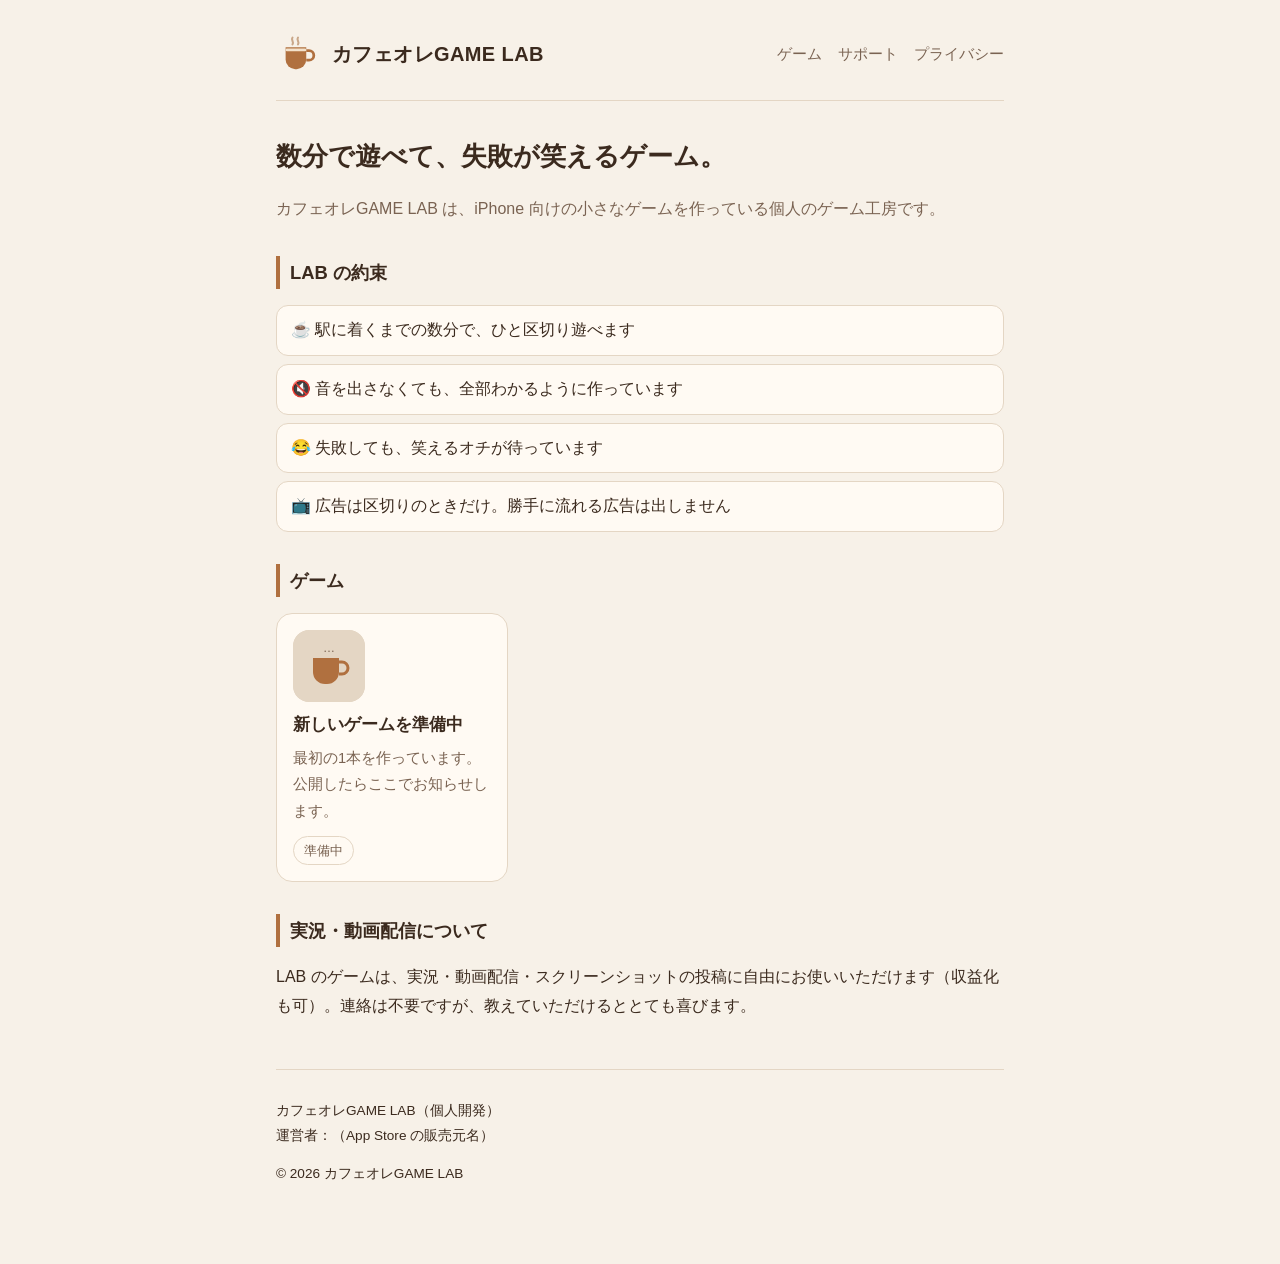
==== index.html @ a2b03b7c "カフェオレGAME LAB のサイトを作成（トップ・プライバシーポリシー・サポート・app-ads.txt の下書き） Co-Authored-By: Claude Opus 5.5 <noreply" ====
<!doctype html>
<html lang="ja">
<head>
<meta charset="utf-8">
<meta name="viewport" content="width=device-width,initial-scale=1">
<title>カフェオレGAME LAB</title>
<link rel="stylesheet" href="./style.css">
</head>
<body>
<div class="wrap">
<header>
  <a href="./" style="display:flex;align-items:center;gap:12px"><svg class="logo" viewBox="0 0 64 64" aria-hidden="true"><path d="M14 22h30v18a14 14 0 0 1-14 14h-2A14 14 0 0 1 14 40z" fill="#b0703f"/><path d="M44 27h4a7 7 0 0 1 0 14h-4" fill="none" stroke="#b0703f" stroke-width="4"/><path d="M16 26h26" stroke="#f3e2cc" stroke-width="4" stroke-linecap="round"/><path d="M24 8c-3 4 3 6 0 10M32 8c-3 4 3 6 0 10" fill="none" stroke="#c9a789" stroke-width="3" stroke-linecap="round"/></svg><span class="brand">カフェオレGAME LAB</span></a>
  <nav><a href="./#games">ゲーム</a><a href="./support/">サポート</a><a href="./privacy/">プライバシー</a></nav>
</header>
<main>
<h1>数分で遊べて、失敗が笑えるゲーム。</h1>
<p class="lead">カフェオレGAME LAB は、iPhone 向けの小さなゲームを作っている個人のゲーム工房です。</p>

<h2>LAB の約束</h2>
<ul class="promise">
  <li>☕ 駅に着くまでの数分で、ひと区切り遊べます</li>
  <li>🔇 音を出さなくても、全部わかるように作っています</li>
  <li>😂 失敗しても、笑えるオチが待っています</li>
  <li>📺 広告は区切りのときだけ。勝手に流れる広告は出しません</li>
</ul>

<h2 id="games">ゲーム</h2>
<!-- ゲームを出したら、カードを1枚ずつ足す。App Store の URL は「https://apps.apple.com/jp/app/id数字」 -->
<div class="games">
  <div class="game">
    <img src="images/coming-soon.svg" alt="">
    <h3>新しいゲームを準備中</h3>
    <p>最初の1本を作っています。公開したらここでお知らせします。</p>
    <span class="badge">準備中</span>
  </div>
  <!-- 例：
  <div class="game">
    <img src="images/james.png" alt="ジェームズ危機一髪のアイコン">
    <h3>ジェームズ危機一髪</h3>
    <p>ひとことの紹介文。</p>
    <a class="store" href="https://apps.apple.com/jp/app/id0000000000">App Store で見る</a>
  </div>
  -->
</div>

<h2>実況・動画配信について</h2>
<!-- TODO: この方針でよいか確認する（ノート32：実況・切り抜きは知ってもらう道） -->
<p>LAB のゲームは、実況・動画配信・スクリーンショットの投稿に自由にお使いいただけます（収益化も可）。連絡は不要ですが、教えていただけるととても喜びます。</p>
</main>
<footer>
  <p>カフェオレGAME LAB（個人開発）<br>運営者：<!-- TODO: App Store の販売元名（本名）を入れる -->（App Store の販売元名）</p>
  <p>© 2026 カフェオレGAME LAB</p>
</footer>
</div>
</body>
</html>
---- style.css ----
:root{--bg:#f7f1e8;--card:#fffaf3;--ink:#3b2a1e;--sub:#7a6352;--accent:#b0703f;--line:#e4d6c4}
@media (prefers-color-scheme:dark){:root{--bg:#1e1712;--card:#2a211a;--ink:#f1e6d8;--sub:#c2ab95;--accent:#e0a26e;--line:#3d3027}}
*{box-sizing:border-box}
body{margin:0;background:var(--bg);color:var(--ink);font-family:-apple-system,BlinkMacSystemFont,"Hiragino Sans","Noto Sans JP",sans-serif;line-height:1.8}
.wrap{max-width:760px;margin:0 auto;padding:24px 16px 64px}
header{display:flex;align-items:center;gap:12px;padding:8px 0 24px;border-bottom:1px solid var(--line)}
header a{color:inherit;text-decoration:none}
.logo{width:44px;height:44px;flex:none}
.brand{font-weight:700;font-size:1.25rem;letter-spacing:.02em}
nav{margin-left:auto;display:flex;gap:16px;font-size:.95rem}
nav a{color:var(--sub)}
h1{font-size:1.6rem;margin:32px 0 8px}
h2{font-size:1.15rem;margin:32px 0 8px;padding-left:10px;border-left:4px solid var(--accent)}
p,li{color:var(--ink)}
.lead{color:var(--sub)}
a{color:var(--accent)}
.games{display:grid;gap:16px;margin-top:16px;grid-template-columns:repeat(auto-fill,minmax(220px,1fr))}
.game{background:var(--card);border:1px solid var(--line);border-radius:16px;padding:16px}
.game img{width:72px;height:72px;border-radius:16px;display:block;margin-bottom:8px;background:var(--line)}
.game h3{margin:0 0 4px;font-size:1.05rem}
.game p{margin:0 0 12px;font-size:.92rem;color:var(--sub)}
.badge{display:inline-block;font-size:.8rem;padding:2px 10px;border-radius:999px;border:1px solid var(--line);color:var(--sub)}
.store{display:inline-block;font-size:.9rem;padding:6px 14px;border-radius:999px;background:var(--ink);color:var(--bg);text-decoration:none}
.promise{display:grid;gap:8px;padding:0;list-style:none}
.promise li{background:var(--card);border:1px solid var(--line);border-radius:12px;padding:10px 14px}
table{border-collapse:collapse;width:100%;font-size:.92rem}
th,td{border:1px solid var(--line);padding:8px;text-align:left;vertical-align:top}
th{background:var(--card)}
footer{margin-top:48px;padding-top:16px;border-top:1px solid var(--line);font-size:.85rem;color:var(--sub)}
@media (max-width:520px){header{flex-wrap:wrap}nav{margin-left:0;width:100%}}
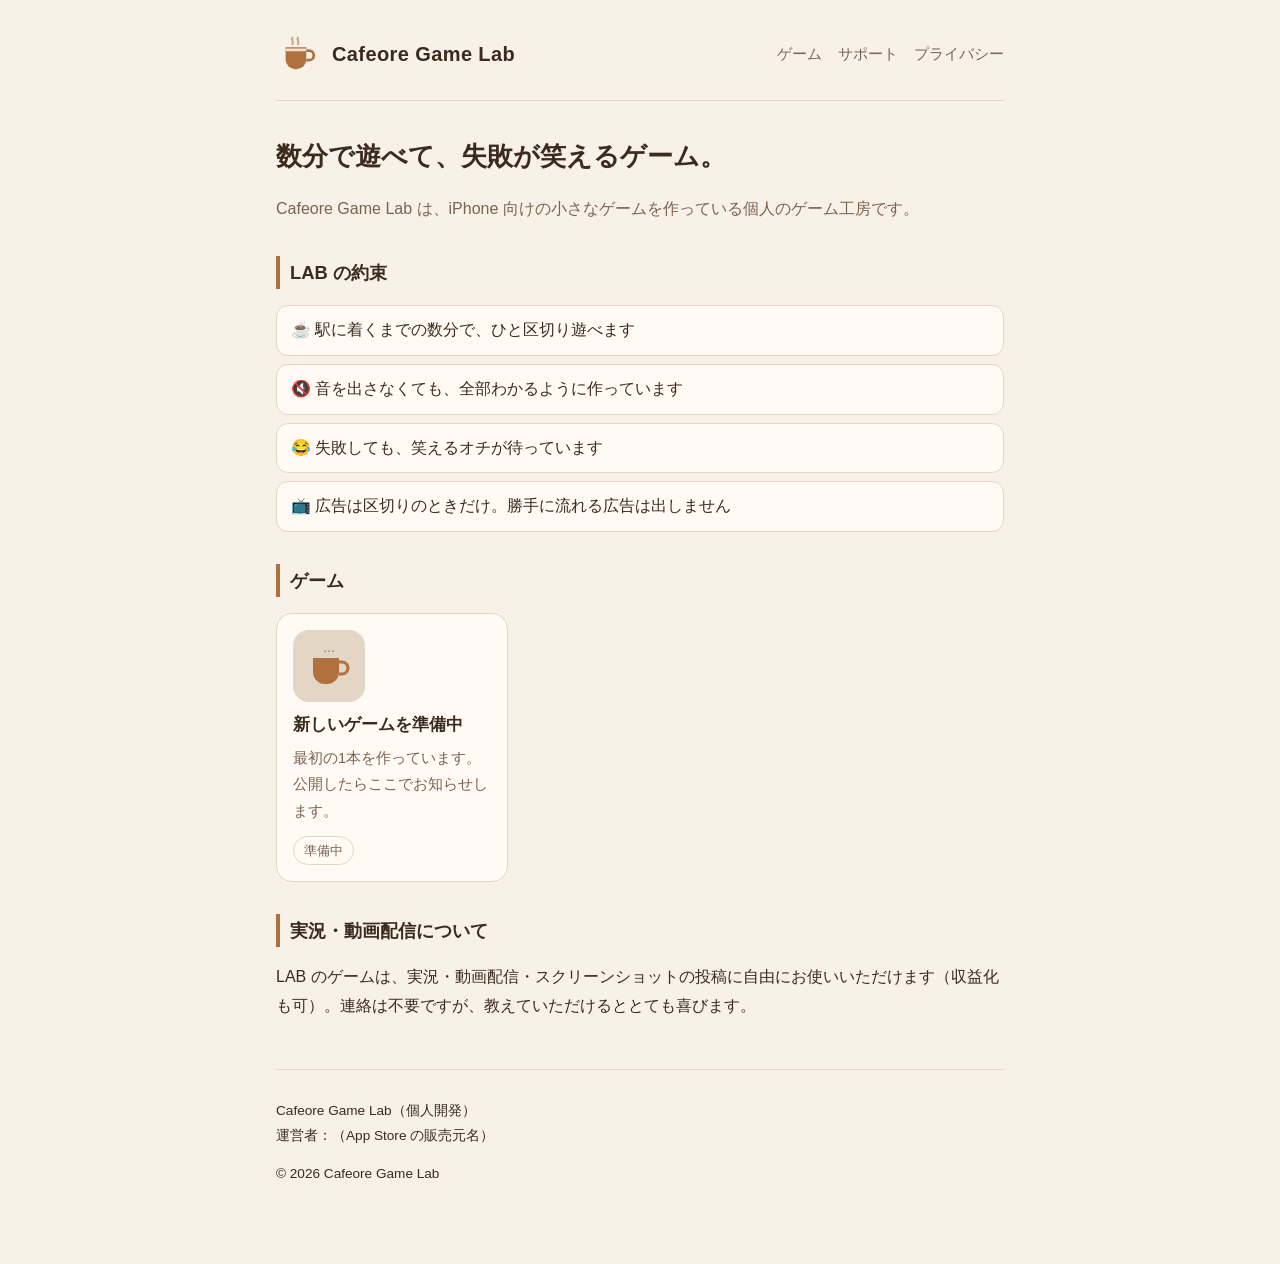
==== commit ecc5a09b: "屋号の表記を「Cafeore Game Lab」に統一（画面・タイトル・フッター） 開業届・D-U-N-S・Google Play で名前を完全に一致させるため。  Co-Authored-By: C" ====
--- a/index.html
+++ b/index.html
@@ -3,18 +3,18 @@
 <head>
 <meta charset="utf-8">
 <meta name="viewport" content="width=device-width,initial-scale=1">
-<title>カフェオレGAME LAB</title>
+<title>Cafeore Game Lab</title>
 <link rel="stylesheet" href="./style.css">
 </head>
 <body>
 <div class="wrap">
 <header>
-  <a href="./" style="display:flex;align-items:center;gap:12px"><svg class="logo" viewBox="0 0 64 64" aria-hidden="true"><path d="M14 22h30v18a14 14 0 0 1-14 14h-2A14 14 0 0 1 14 40z" fill="#b0703f"/><path d="M44 27h4a7 7 0 0 1 0 14h-4" fill="none" stroke="#b0703f" stroke-width="4"/><path d="M16 26h26" stroke="#f3e2cc" stroke-width="4" stroke-linecap="round"/><path d="M24 8c-3 4 3 6 0 10M32 8c-3 4 3 6 0 10" fill="none" stroke="#c9a789" stroke-width="3" stroke-linecap="round"/></svg><span class="brand">カフェオレGAME LAB</span></a>
+  <a href="./" style="display:flex;align-items:center;gap:12px"><svg class="logo" viewBox="0 0 64 64" aria-hidden="true"><path d="M14 22h30v18a14 14 0 0 1-14 14h-2A14 14 0 0 1 14 40z" fill="#b0703f"/><path d="M44 27h4a7 7 0 0 1 0 14h-4" fill="none" stroke="#b0703f" stroke-width="4"/><path d="M16 26h26" stroke="#f3e2cc" stroke-width="4" stroke-linecap="round"/><path d="M24 8c-3 4 3 6 0 10M32 8c-3 4 3 6 0 10" fill="none" stroke="#c9a789" stroke-width="3" stroke-linecap="round"/></svg><span class="brand">Cafeore Game Lab</span></a>
   <nav><a href="./#games">ゲーム</a><a href="./support/">サポート</a><a href="./privacy/">プライバシー</a></nav>
 </header>
 <main>
 <h1>数分で遊べて、失敗が笑えるゲーム。</h1>
-<p class="lead">カフェオレGAME LAB は、iPhone 向けの小さなゲームを作っている個人のゲーム工房です。</p>
+<p class="lead">Cafeore Game Lab は、iPhone 向けの小さなゲームを作っている個人のゲーム工房です。</p>
 
 <h2>LAB の約束</h2>
 <ul class="promise">
@@ -48,8 +48,8 @@
 <p>LAB のゲームは、実況・動画配信・スクリーンショットの投稿に自由にお使いいただけます（収益化も可）。連絡は不要ですが、教えていただけるととても喜びます。</p>
 </main>
 <footer>
-  <p>カフェオレGAME LAB（個人開発）<br>運営者：<!-- TODO: App Store の販売元名（本名）を入れる -->（App Store の販売元名）</p>
-  <p>© 2026 カフェオレGAME LAB</p>
+  <p>Cafeore Game Lab（個人開発）<br>運営者：<!-- TODO: App Store の販売元名（本名）を入れる -->（App Store の販売元名）</p>
+  <p>© 2026 Cafeore Game Lab</p>
 </footer>
 </div>
 </body>
--- a/style.css
+++ b/style.css
@@ -28,3 +28,4 @@
 th{background:var(--card)}
 footer{margin-top:48px;padding-top:16px;border-top:1px solid var(--line);font-size:.85rem;color:var(--sub)}
 @media (max-width:520px){header{flex-wrap:wrap}nav{margin-left:0;width:100%}}
+.copy{margin-left:8px;font:inherit;font-size:.85rem;padding:2px 12px;border-radius:999px;border:1px solid var(--line);background:var(--card);color:var(--ink);cursor:pointer}
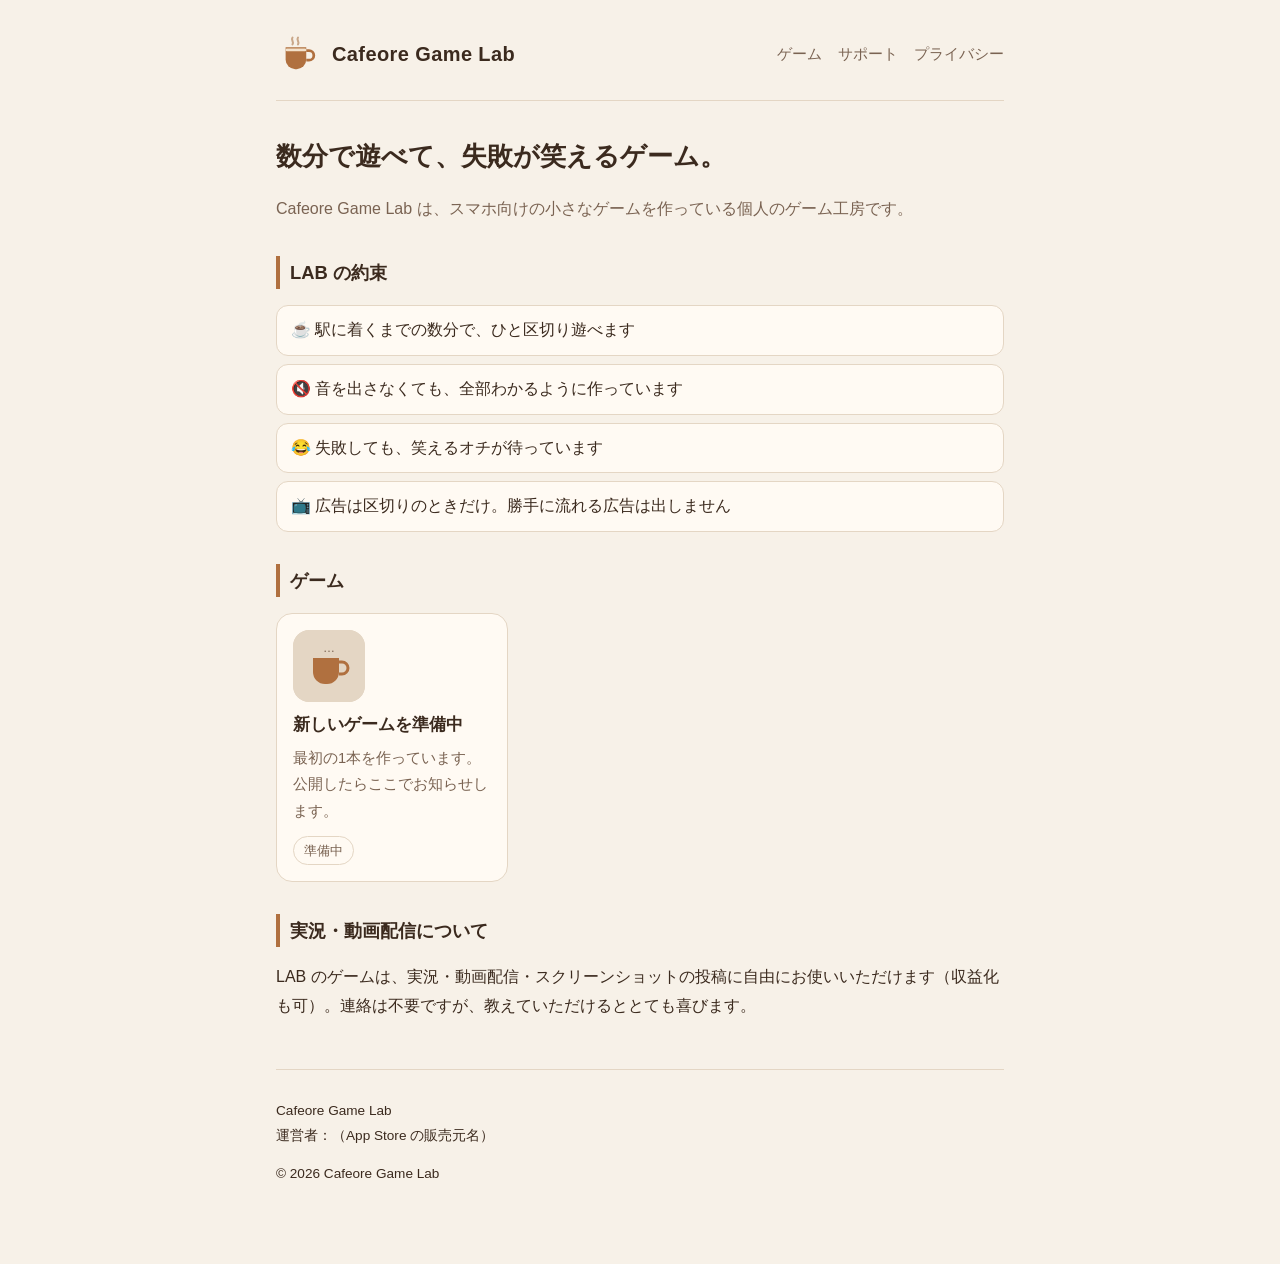
==== commit 3f95f0a8: "トップの紹介を「スマホ向け」に、フッターの「（個人開発）」を削除 Android 版も出す準備中のため。個人事業主として出すため。  Co-Authored-By: Claude Opus 5.5 <" ====
--- a/index.html
+++ b/index.html
@@ -14,7 +14,7 @@
 </header>
 <main>
 <h1>数分で遊べて、失敗が笑えるゲーム。</h1>
-<p class="lead">Cafeore Game Lab は、iPhone 向けの小さなゲームを作っている個人のゲーム工房です。</p>
+<p class="lead">Cafeore Game Lab は、スマホ向けの小さなゲームを作っている個人のゲーム工房です。</p>
 
 <h2>LAB の約束</h2>
 <ul class="promise">
@@ -48,7 +48,7 @@
 <p>LAB のゲームは、実況・動画配信・スクリーンショットの投稿に自由にお使いいただけます（収益化も可）。連絡は不要ですが、教えていただけるととても喜びます。</p>
 </main>
 <footer>
-  <p>Cafeore Game Lab（個人開発）<br>運営者：<!-- TODO: App Store の販売元名（本名）を入れる -->（App Store の販売元名）</p>
+  <p>Cafeore Game Lab<br>運営者：<!-- TODO: App Store の販売元名（本名）を入れる -->（App Store の販売元名）</p>
   <p>© 2026 Cafeore Game Lab</p>
 </footer>
 </div>
